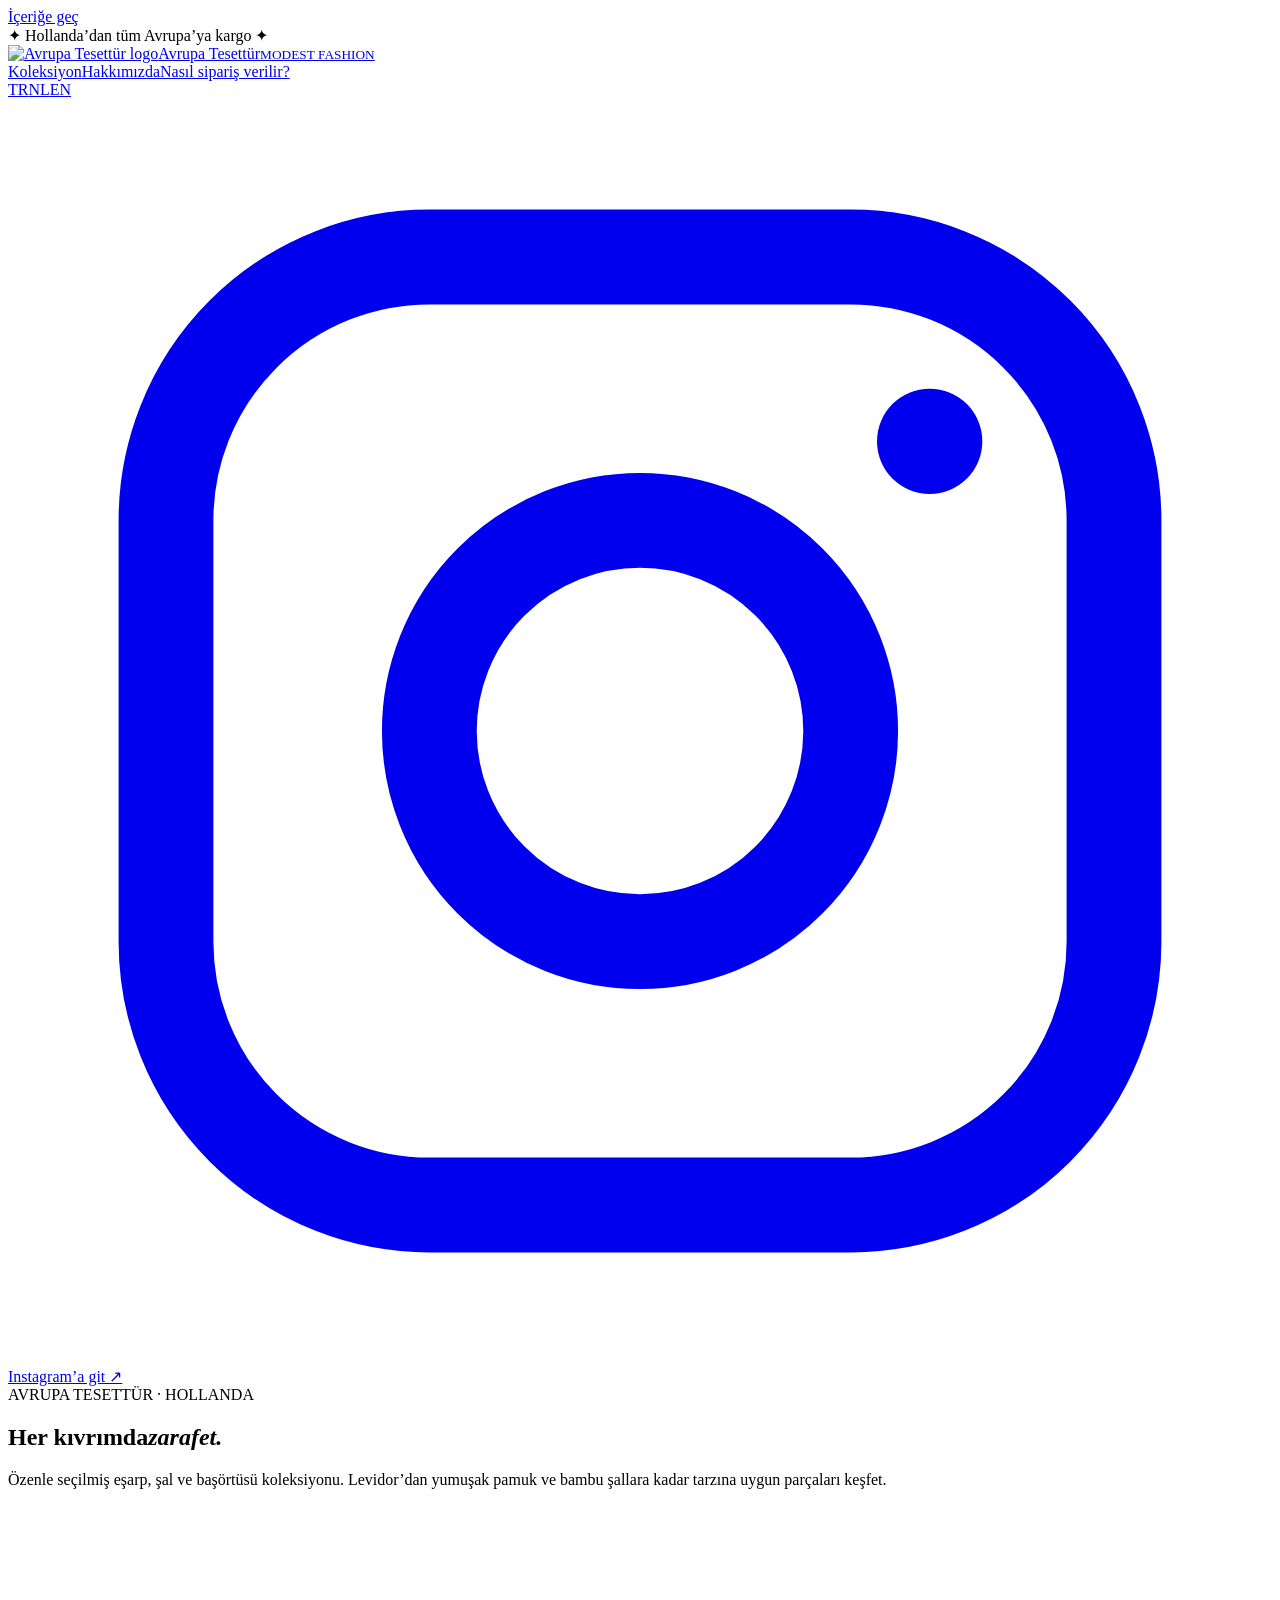
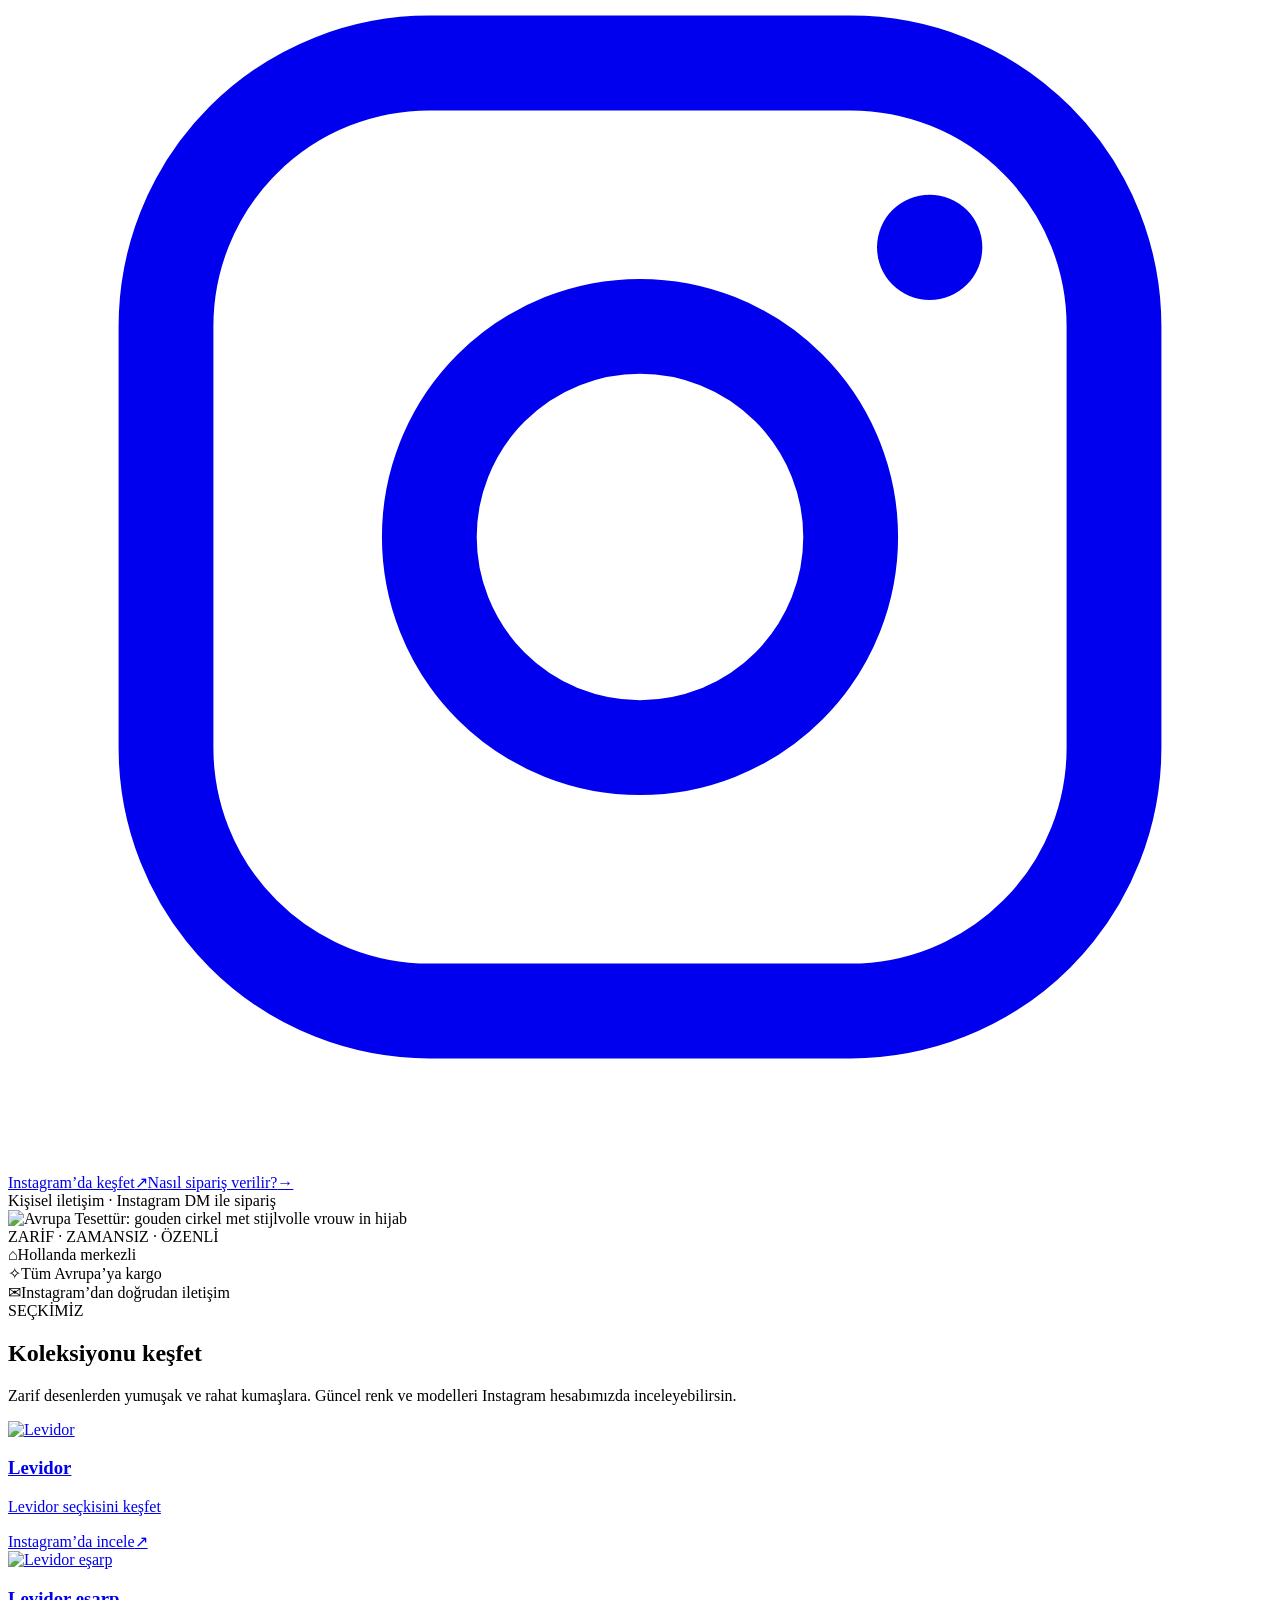
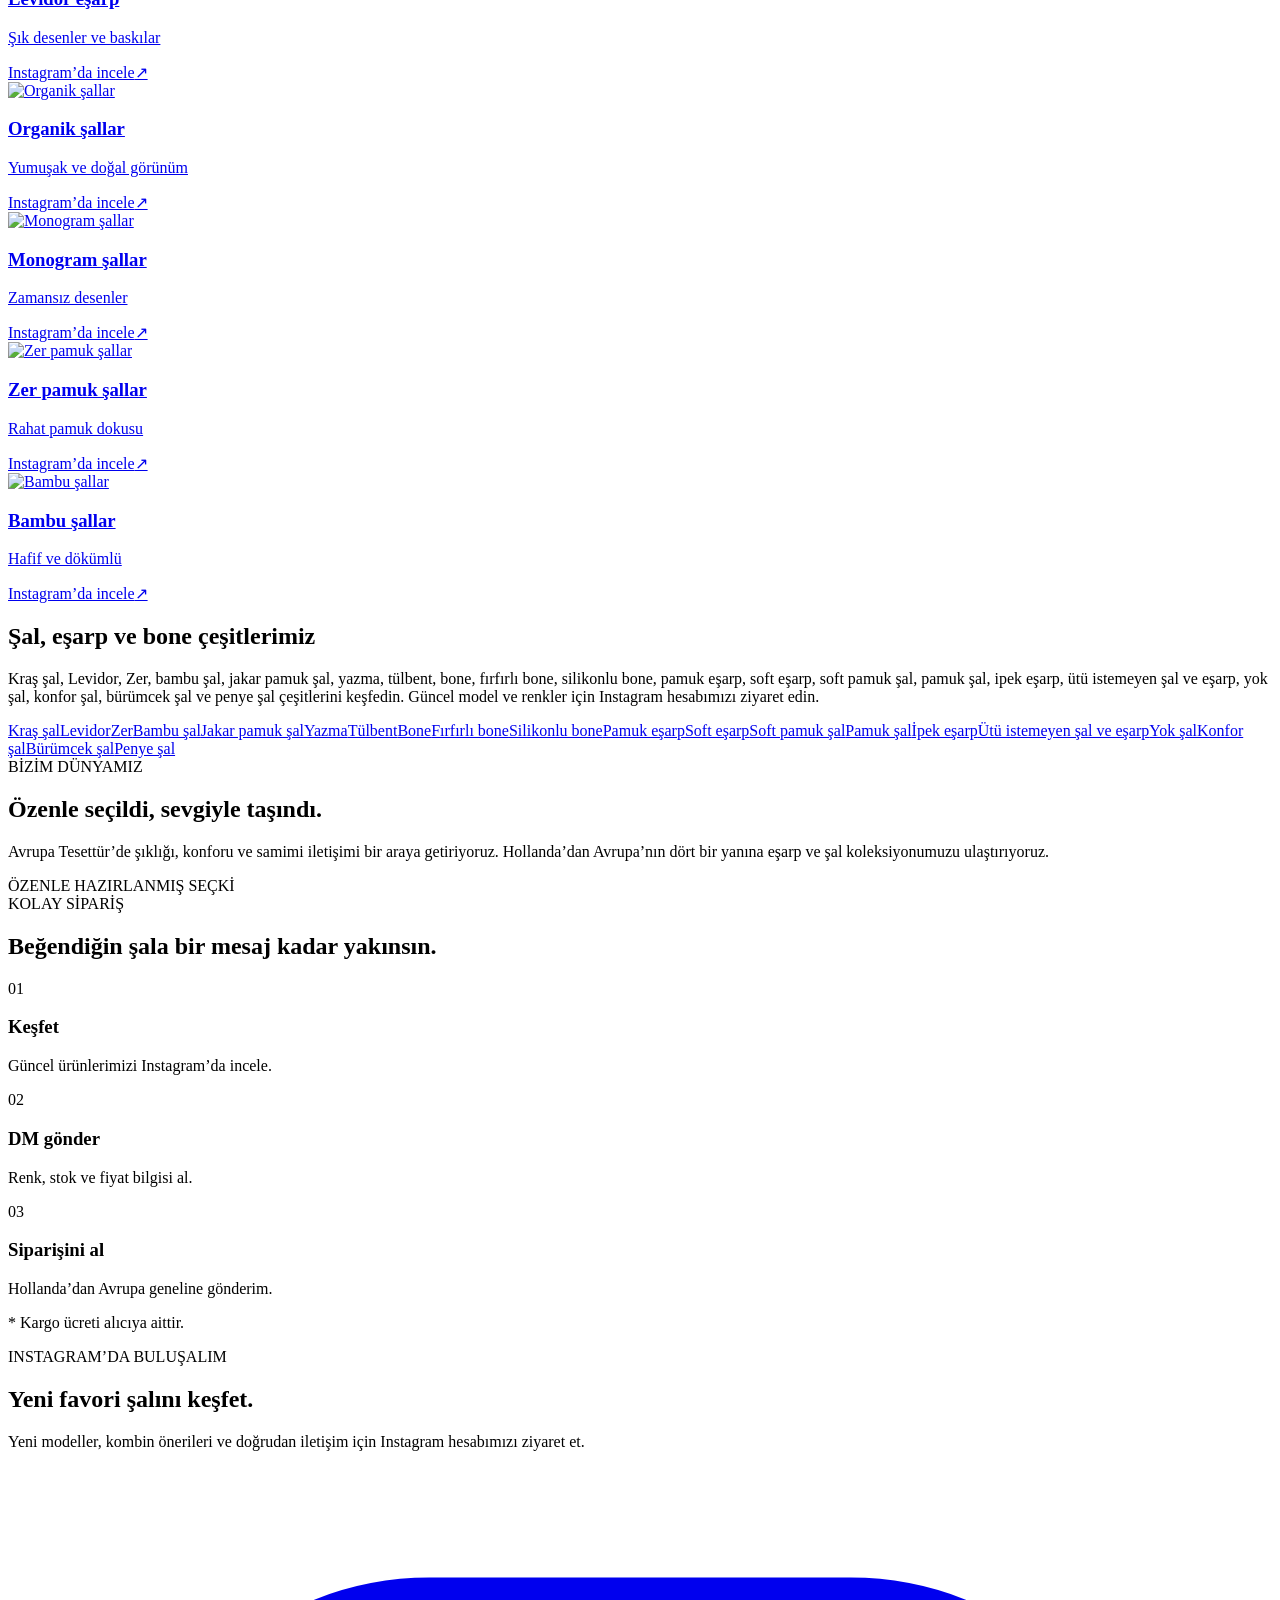
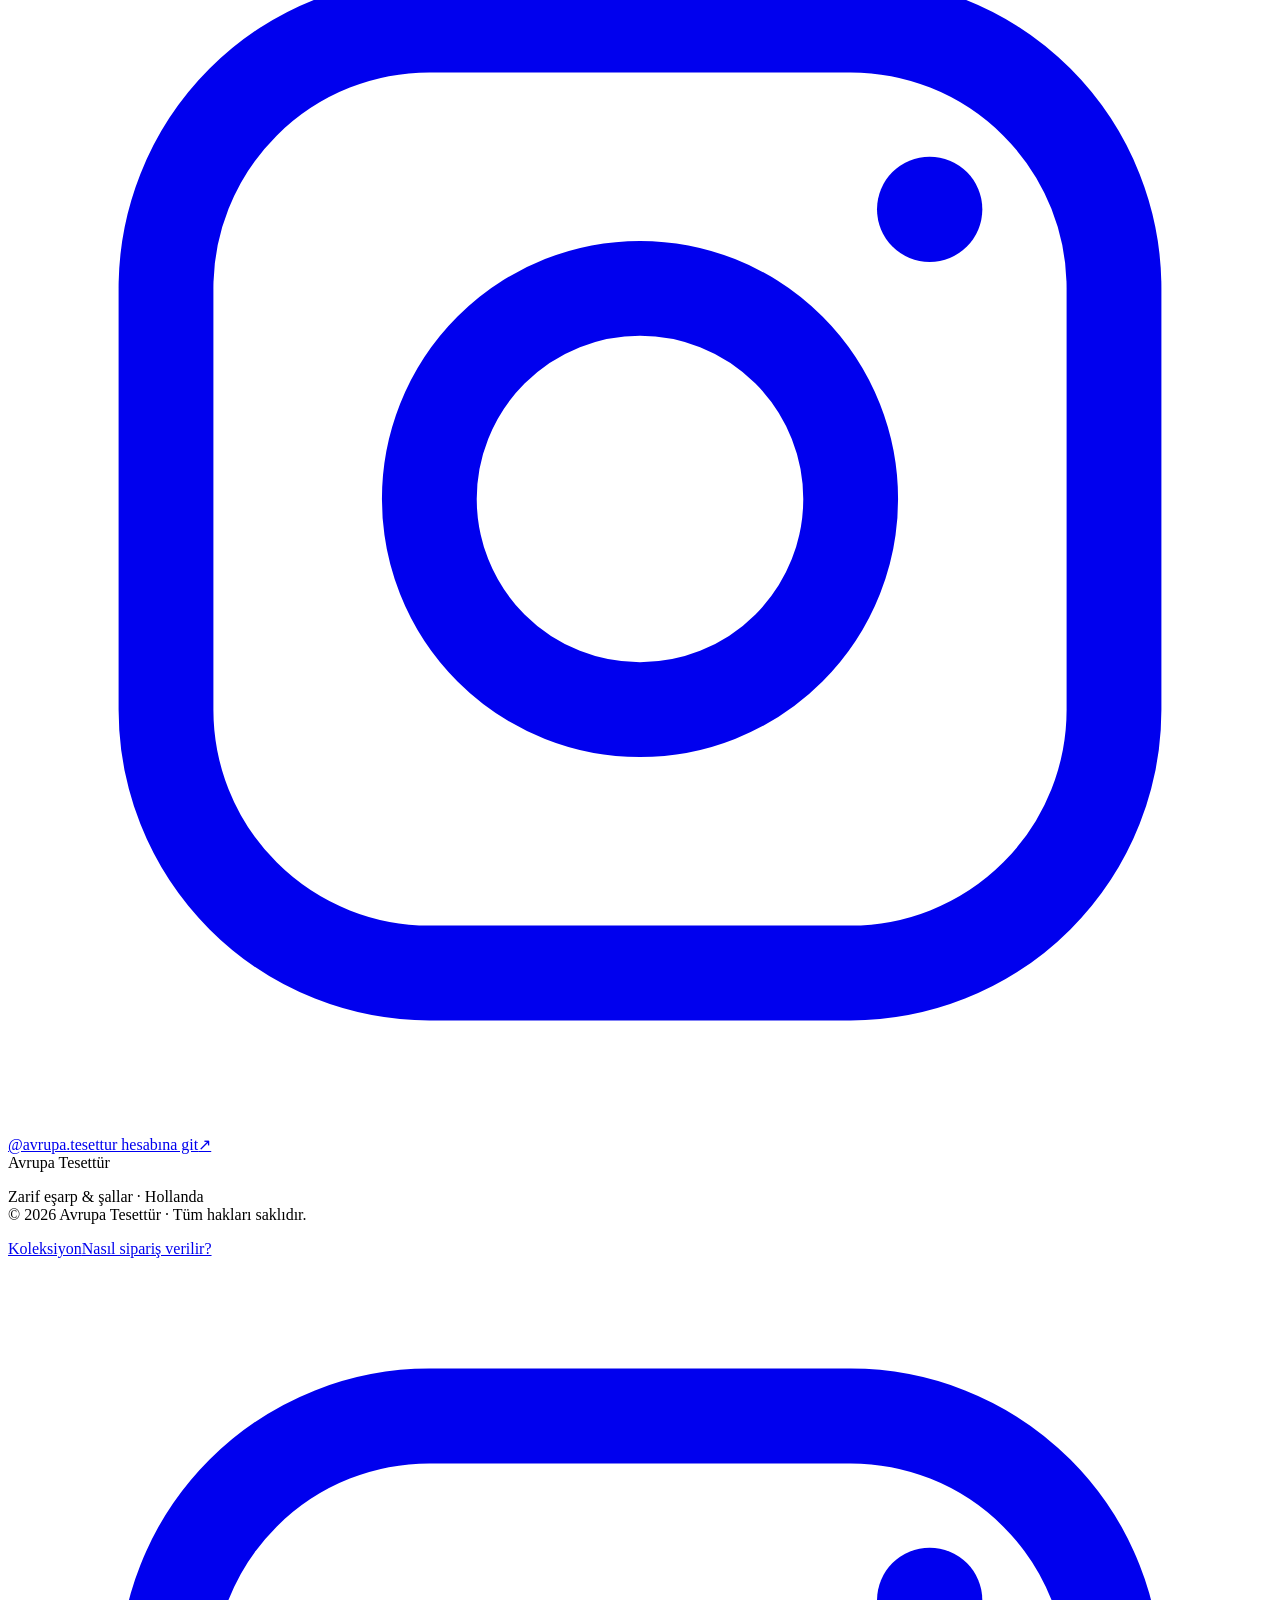
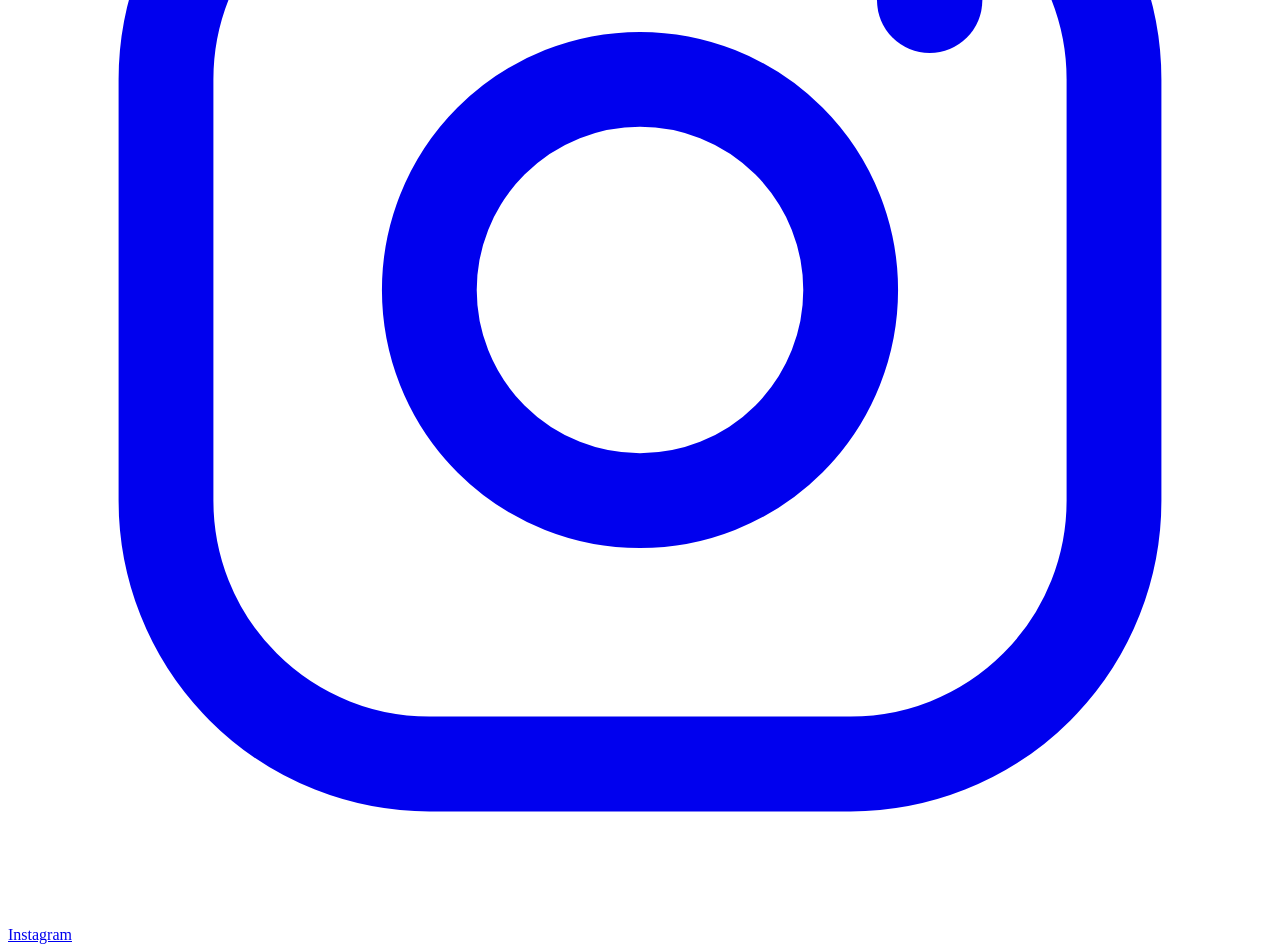
==== index.html @ 6ca031b3 "Add index.html" ====
<!DOCTYPE html>

<html lang="tr">
<head>
<meta charset="utf-8"/>
<meta content="width=device-width, initial-scale=1" name="viewport"/>
<meta content="#f6f0e7" name="theme-color"/>
<meta content="index,follow,max-image-preview:large" name="robots"/>
<title>Şal, Eşarp, Bone ve Levidor Modelleri | Avrupa Tesettür</title>
<meta content="Avrupa Tesettür: kraş şal, Levidor, Zer, bambu, jakar pamuk şal, yazma, tülbent, bone, pamuk ve ipek eşarp, ütü istemeyen şal, penye şal. Hollanda’dan Avrupa’ya kargo." name="description"/>
<meta content="website" property="og:type"/>
<meta content="tr_TR" property="og:locale"/>
<meta content="Avrupa Tesettür" property="og:site_name"/>
<meta content="Şal, Eşarp, Bone ve Levidor Modelleri | Avrupa Tesettür" property="og:title"/>
<meta content="Avrupa Tesettür: kraş şal, Levidor, Zer, bambu, jakar pamuk şal, yazma, tülbent, bone, pamuk ve ipek eşarp, ütü istemeyen şal, penye şal. Hollanda’dan Avrupa’ya kargo." property="og:description"/>
<meta content="summary_large_image" name="twitter:card"/>
<link href="./assets/favicon.png" rel="icon" type="image/png"/>
<link as="image" href="./assets/logo.webp" rel="preload"/>
<link href="./assets/styles.css" rel="stylesheet"/>
<script type="application/ld+json">{"@context": "https://schema.org", "@type": "Organization", "name": "Avrupa Tesettür", "description": "Avrupa Tesettür’de Levidor eşarp, organik şal, monogram şal, Zer pamuk şal ve bambu şal modellerini keşfedin. Hollanda’dan Avrupa geneline kargo. Sipariş için Instagram DM.", "sameAs": ["https://www.instagram.com/avrupa.tesettur/"], "areaServed": {"@type": "Place", "name": "Europe"}, "knowsLanguage": ["nl", "en", "tr"]}</script>
</head>
<body>
<a class="skip" href="#main">İçeriğe geç</a>
<div class="announcement">✦ <span></span>Hollanda’dan tüm Avrupa’ya kargo<span></span> ✦</div>
<header class="header"><div class="wrap header-inner">
<a aria-label="Avrupa Tesettür" class="brand" href="./"><img alt="Avrupa Tesettür logo" height="56" src="./assets/logo.webp" width="56"/><span class="brand-name">Avrupa Tesettür<small>MODEST FASHION</small></span></a>
<nav aria-label="Main navigation" class="nav"><a href="#collectie">Koleksiyon</a><a href="#over-ons">Hakkımızda</a><a href="#bestellen">Nasıl sipariş verilir?</a></nav>
<div class="header-right"><div aria-label="Dil seç" class="langs"><a aria-current="page" data-lang="tr" href="./" hreflang="tr" lang="tr">TR</a><a data-lang="nl" href="./nl/" hreflang="nl" lang="nl">NL</a><a data-lang="en" href="./en/" hreflang="en" lang="en">EN</a></div><a class="header-cta" href="https://www.instagram.com/avrupa.tesettur/" rel="noopener noreferrer" target="_blank"><svg aria-hidden="true" class="insta-icon" fill="none" stroke="currentColor" stroke-width="1.8" viewbox="0 0 24 24"><rect height="18" rx="5" width="18" x="3" y="3"></rect><circle cx="12" cy="12" r="4"></circle><circle cx="17.5" cy="6.5" fill="currentColor" r="1" stroke="none"></circle></svg>Instagram’a git ↗</a></div>
</div></header>
<main id="main">
<section class="hero"><div class="wrap hero-grid"><div class="hero-content"><div class="eyebrow">AVRUPA TESETTÜR · HOLLANDA</div><h1>Her kıvrımda<em>zarafet.</em></h1><p class="hero-lead">Özenle seçilmiş eşarp, şal ve başörtüsü koleksiyonu. Levidor’dan yumuşak pamuk ve bambu şallara kadar tarzına uygun parçaları keşfet.</p><div class="buttons"><a class="btn btn-dark" href="https://www.instagram.com/avrupa.tesettur/" rel="noopener noreferrer" target="_blank"><svg aria-hidden="true" class="insta-icon" fill="none" stroke="currentColor" stroke-width="1.8" viewbox="0 0 24 24"><rect height="18" rx="5" width="18" x="3" y="3"></rect><circle cx="12" cy="12" r="4"></circle><circle cx="17.5" cy="6.5" fill="currentColor" r="1" stroke="none"></circle></svg>Instagram’da keşfet<span aria-hidden="true" class="arrow">↗</span></a><a class="btn btn-outline" href="#bestellen">Nasıl sipariş verilir?<span aria-hidden="true" class="arrow">→</span></a></div><div class="hero-foot"><span class="dot"></span>Kişisel iletişim · Instagram DM ile sipariş</div></div><div class="hero-visual"><img alt="Avrupa Tesettür: gouden cirkel met stijlvolle vrouw in hijab" class="hero-logo" height="445" src="./assets/logo.webp" width="445"/><div class="round-stamp">ZARİF · ZAMANSIZ · ÖZENLİ</div></div></div></section>
<div class="trust"><div class="wrap trust-grid"><div class="trust-item"><span aria-hidden="true" class="trust-icon">⌂</span>Hollanda merkezli</div><div class="trust-item"><span aria-hidden="true" class="trust-icon">✧</span>Tüm Avrupa’ya kargo</div><div class="trust-item"><span aria-hidden="true" class="trust-icon">✉</span>Instagram’dan doğrudan iletişim</div></div></div>
<section class="section collection" id="collectie"><div class="wrap"><div class="section-head"><div class="section-kicker">SEÇKİMİZ</div><h2>Koleksiyonu keşfet</h2><p>Zarif desenlerden yumuşak ve rahat kumaşlara. Güncel renk ve modelleri Instagram hesabımızda inceleyebilirsin.</p></div><div class="cards"><a aria-label="Levidor — Instagram’da incele" class="collection-card" href="https://www.instagram.com/avrupa.tesettur/" rel="noopener noreferrer" target="_blank"><img alt="Levidor" height="94" loading="lazy" src="./assets/collection-1.webp" width="94"/><div class="card-info"><h3>Levidor</h3><p>Levidor seçkisini keşfet</p><span class="card-link">Instagram’da incele<span aria-hidden="true">↗</span></span></div></a>
<a aria-label="Levidor eşarp — Instagram’da incele" class="collection-card" href="https://www.instagram.com/avrupa.tesettur/" rel="noopener noreferrer" target="_blank"><img alt="Levidor eşarp" height="94" loading="lazy" src="./assets/collection-2.webp" width="94"/><div class="card-info"><h3>Levidor eşarp</h3><p>Şık desenler ve baskılar</p><span class="card-link">Instagram’da incele<span aria-hidden="true">↗</span></span></div></a>
<a aria-label="Organik şallar — Instagram’da incele" class="collection-card" href="https://www.instagram.com/avrupa.tesettur/" rel="noopener noreferrer" target="_blank"><img alt="Organik şallar" height="94" loading="lazy" src="./assets/collection-3.webp" width="94"/><div class="card-info"><h3>Organik şallar</h3><p>Yumuşak ve doğal görünüm</p><span class="card-link">Instagram’da incele<span aria-hidden="true">↗</span></span></div></a>
<a aria-label="Monogram şallar — Instagram’da incele" class="collection-card" href="https://www.instagram.com/avrupa.tesettur/" rel="noopener noreferrer" target="_blank"><img alt="Monogram şallar" height="94" loading="lazy" src="./assets/collection-4.webp" width="94"/><div class="card-info"><h3>Monogram şallar</h3><p>Zamansız desenler</p><span class="card-link">Instagram’da incele<span aria-hidden="true">↗</span></span></div></a>
<a aria-label="Zer pamuk şallar — Instagram’da incele" class="collection-card" href="https://www.instagram.com/avrupa.tesettur/" rel="noopener noreferrer" target="_blank"><img alt="Zer pamuk şallar" height="94" loading="lazy" src="./assets/collection-5.webp" width="94"/><div class="card-info"><h3>Zer pamuk şallar</h3><p>Rahat pamuk dokusu</p><span class="card-link">Instagram’da incele<span aria-hidden="true">↗</span></span></div></a>
<a aria-label="Bambu şallar — Instagram’da incele" class="collection-card" href="https://www.instagram.com/avrupa.tesettur/" rel="noopener noreferrer" target="_blank"><img alt="Bambu şallar" height="94" loading="lazy" src="./assets/collection-6.webp" width="94"/><div class="card-info"><h3>Bambu şallar</h3><p>Hafif ve dökümlü</p><span class="card-link">Instagram’da incele<span aria-hidden="true">↗</span></span></div></a></div></div></section><section class="section product-keywords" id="urunler"><div class="wrap"><div class="section-head"><h2>Şal, eşarp ve bone çeşitlerimiz</h2><p>Kraş şal, Levidor, Zer, bambu şal, jakar pamuk şal, yazma, tülbent, bone, fırfırlı bone, silikonlu bone, pamuk eşarp, soft eşarp, soft pamuk şal, pamuk şal, ipek eşarp, ütü istemeyen şal ve eşarp, yok şal, konfor şal, bürümcek şal ve penye şal çeşitlerini keşfedin. Güncel model ve renkler için Instagram hesabımızı ziyaret edin.</p></div><div class="keyword-grid"><a class="keyword-chip" href="https://www.instagram.com/avrupa.tesettur/" rel="noopener noreferrer" target="_blank">Kraş şal</a><a class="keyword-chip" href="https://www.instagram.com/avrupa.tesettur/" rel="noopener noreferrer" target="_blank">Levidor</a><a class="keyword-chip" href="https://www.instagram.com/avrupa.tesettur/" rel="noopener noreferrer" target="_blank">Zer</a><a class="keyword-chip" href="https://www.instagram.com/avrupa.tesettur/" rel="noopener noreferrer" target="_blank">Bambu şal</a><a class="keyword-chip" href="https://www.instagram.com/avrupa.tesettur/" rel="noopener noreferrer" target="_blank">Jakar pamuk şal</a><a class="keyword-chip" href="https://www.instagram.com/avrupa.tesettur/" rel="noopener noreferrer" target="_blank">Yazma</a><a class="keyword-chip" href="https://www.instagram.com/avrupa.tesettur/" rel="noopener noreferrer" target="_blank">Tülbent</a><a class="keyword-chip" href="https://www.instagram.com/avrupa.tesettur/" rel="noopener noreferrer" target="_blank">Bone</a><a class="keyword-chip" href="https://www.instagram.com/avrupa.tesettur/" rel="noopener noreferrer" target="_blank">Fırfırlı bone</a><a class="keyword-chip" href="https://www.instagram.com/avrupa.tesettur/" rel="noopener noreferrer" target="_blank">Silikonlu bone</a><a class="keyword-chip" href="https://www.instagram.com/avrupa.tesettur/" rel="noopener noreferrer" target="_blank">Pamuk eşarp</a><a class="keyword-chip" href="https://www.instagram.com/avrupa.tesettur/" rel="noopener noreferrer" target="_blank">Soft eşarp</a><a class="keyword-chip" href="https://www.instagram.com/avrupa.tesettur/" rel="noopener noreferrer" target="_blank">Soft pamuk şal</a><a class="keyword-chip" href="https://www.instagram.com/avrupa.tesettur/" rel="noopener noreferrer" target="_blank">Pamuk şal</a><a class="keyword-chip" href="https://www.instagram.com/avrupa.tesettur/" rel="noopener noreferrer" target="_blank">İpek eşarp</a><a class="keyword-chip" href="https://www.instagram.com/avrupa.tesettur/" rel="noopener noreferrer" target="_blank">Ütü istemeyen şal ve eşarp</a><a class="keyword-chip" href="https://www.instagram.com/avrupa.tesettur/" rel="noopener noreferrer" target="_blank">Yok şal</a><a class="keyword-chip" href="https://www.instagram.com/avrupa.tesettur/" rel="noopener noreferrer" target="_blank">Konfor şal</a><a class="keyword-chip" href="https://www.instagram.com/avrupa.tesettur/" rel="noopener noreferrer" target="_blank">Bürümcek şal</a><a class="keyword-chip" href="https://www.instagram.com/avrupa.tesettur/" rel="noopener noreferrer" target="_blank">Penye şal</a></div></div></section>
<section class="about" id="over-ons"><div class="wrap about-inner"><div><div class="section-kicker">BİZİM DÜNYAMIZ</div><h2>Özenle seçildi, sevgiyle taşındı.</h2><p>Avrupa Tesettür’de şıklığı, konforu ve samimi iletişimi bir araya getiriyoruz. Hollanda’dan Avrupa’nın dört bir yanına eşarp ve şal koleksiyonumuzu ulaştırıyoruz.</p></div><div class="about-mark"><div>ÖZENLE HAZIRLANMIŞ SEÇKİ</div></div></div></section>
<section class="section how" id="bestellen"><div class="wrap"><div class="section-head"><div class="section-kicker">KOLAY SİPARİŞ</div><h2>Beğendiğin şala bir mesaj kadar yakınsın.</h2></div><div class="steps"><div class="step"><span class="step-num">01</span><h3>Keşfet</h3><p>Güncel ürünlerimizi Instagram’da incele.</p></div>
<div class="step"><span class="step-num">02</span><h3>DM gönder</h3><p>Renk, stok ve fiyat bilgisi al.</p></div>
<div class="step"><span class="step-num">03</span><h3>Siparişini al</h3><p>Hollanda’dan Avrupa geneline gönderim.</p></div></div><p class="shipping">* Kargo ücreti alıcıya aittir.</p></div></section>
<section class="final"><div class="section-kicker">INSTAGRAM’DA BULUŞALIM</div><h2>Yeni favori şalını keşfet.</h2><p>Yeni modeller, kombin önerileri ve doğrudan iletişim için Instagram hesabımızı ziyaret et.</p><a class="btn btn-dark" href="https://www.instagram.com/avrupa.tesettur/" rel="noopener noreferrer" target="_blank"><svg aria-hidden="true" class="insta-icon" fill="none" stroke="currentColor" stroke-width="1.8" viewbox="0 0 24 24"><rect height="18" rx="5" width="18" x="3" y="3"></rect><circle cx="12" cy="12" r="4"></circle><circle cx="17.5" cy="6.5" fill="currentColor" r="1" stroke="none"></circle></svg>@avrupa.tesettur hesabına git<span aria-hidden="true" class="arrow">↗</span></a></section>
</main>
<footer class="footer"><div class="wrap footer-inner"><div><div class="brand-name">Avrupa Tesettür</div><p>Zarif eşarp &amp; şallar · Hollanda<br/>© 2026 Avrupa Tesettür · Tüm hakları saklıdır.</p></div><div class="footer-links"><a href="#collectie">Koleksiyon</a><a href="#bestellen">Nasıl sipariş verilir?</a><a href="https://www.instagram.com/avrupa.tesettur/" rel="noopener noreferrer" target="_blank"><svg aria-hidden="true" class="insta-icon" fill="none" stroke="currentColor" stroke-width="1.8" viewbox="0 0 24 24"><rect height="18" rx="5" width="18" x="3" y="3"></rect><circle cx="12" cy="12" r="4"></circle><circle cx="17.5" cy="6.5" fill="currentColor" r="1" stroke="none"></circle></svg>Instagram</a></div></div></footer>
</body>
</html>
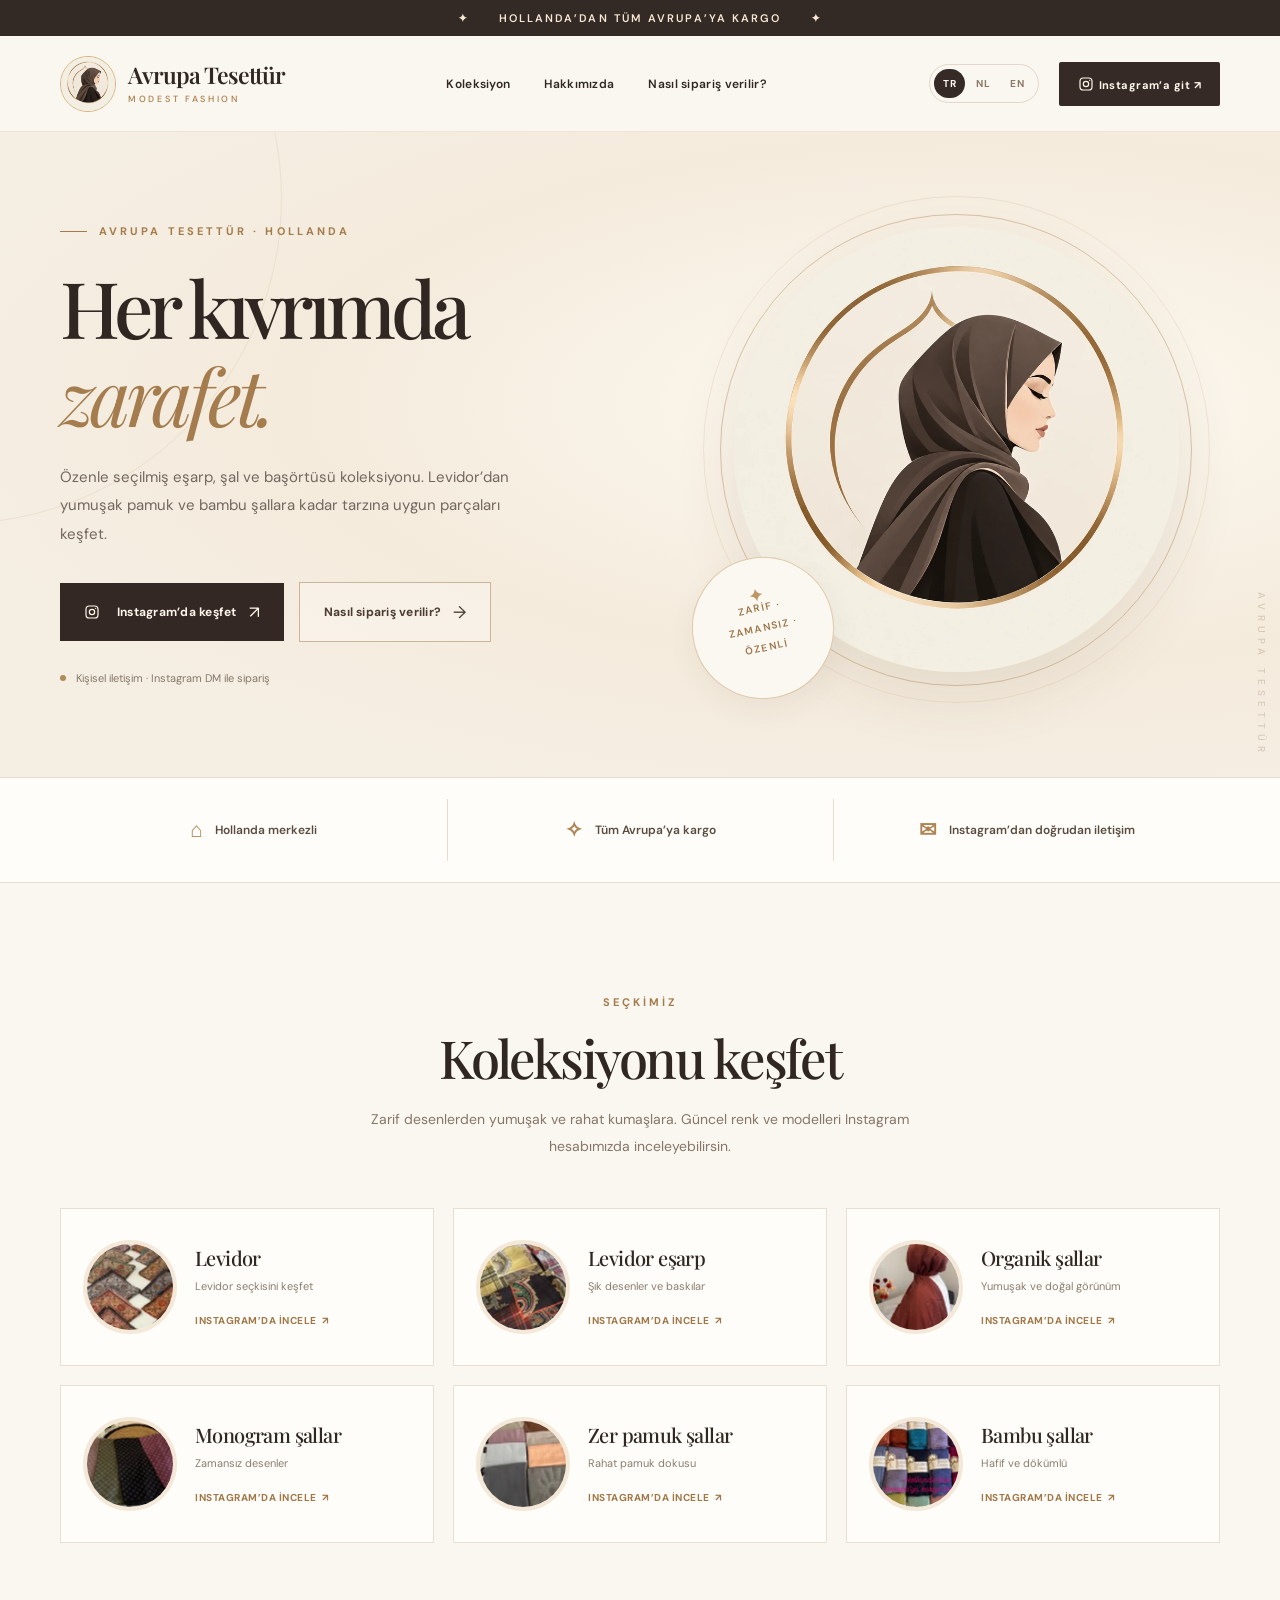
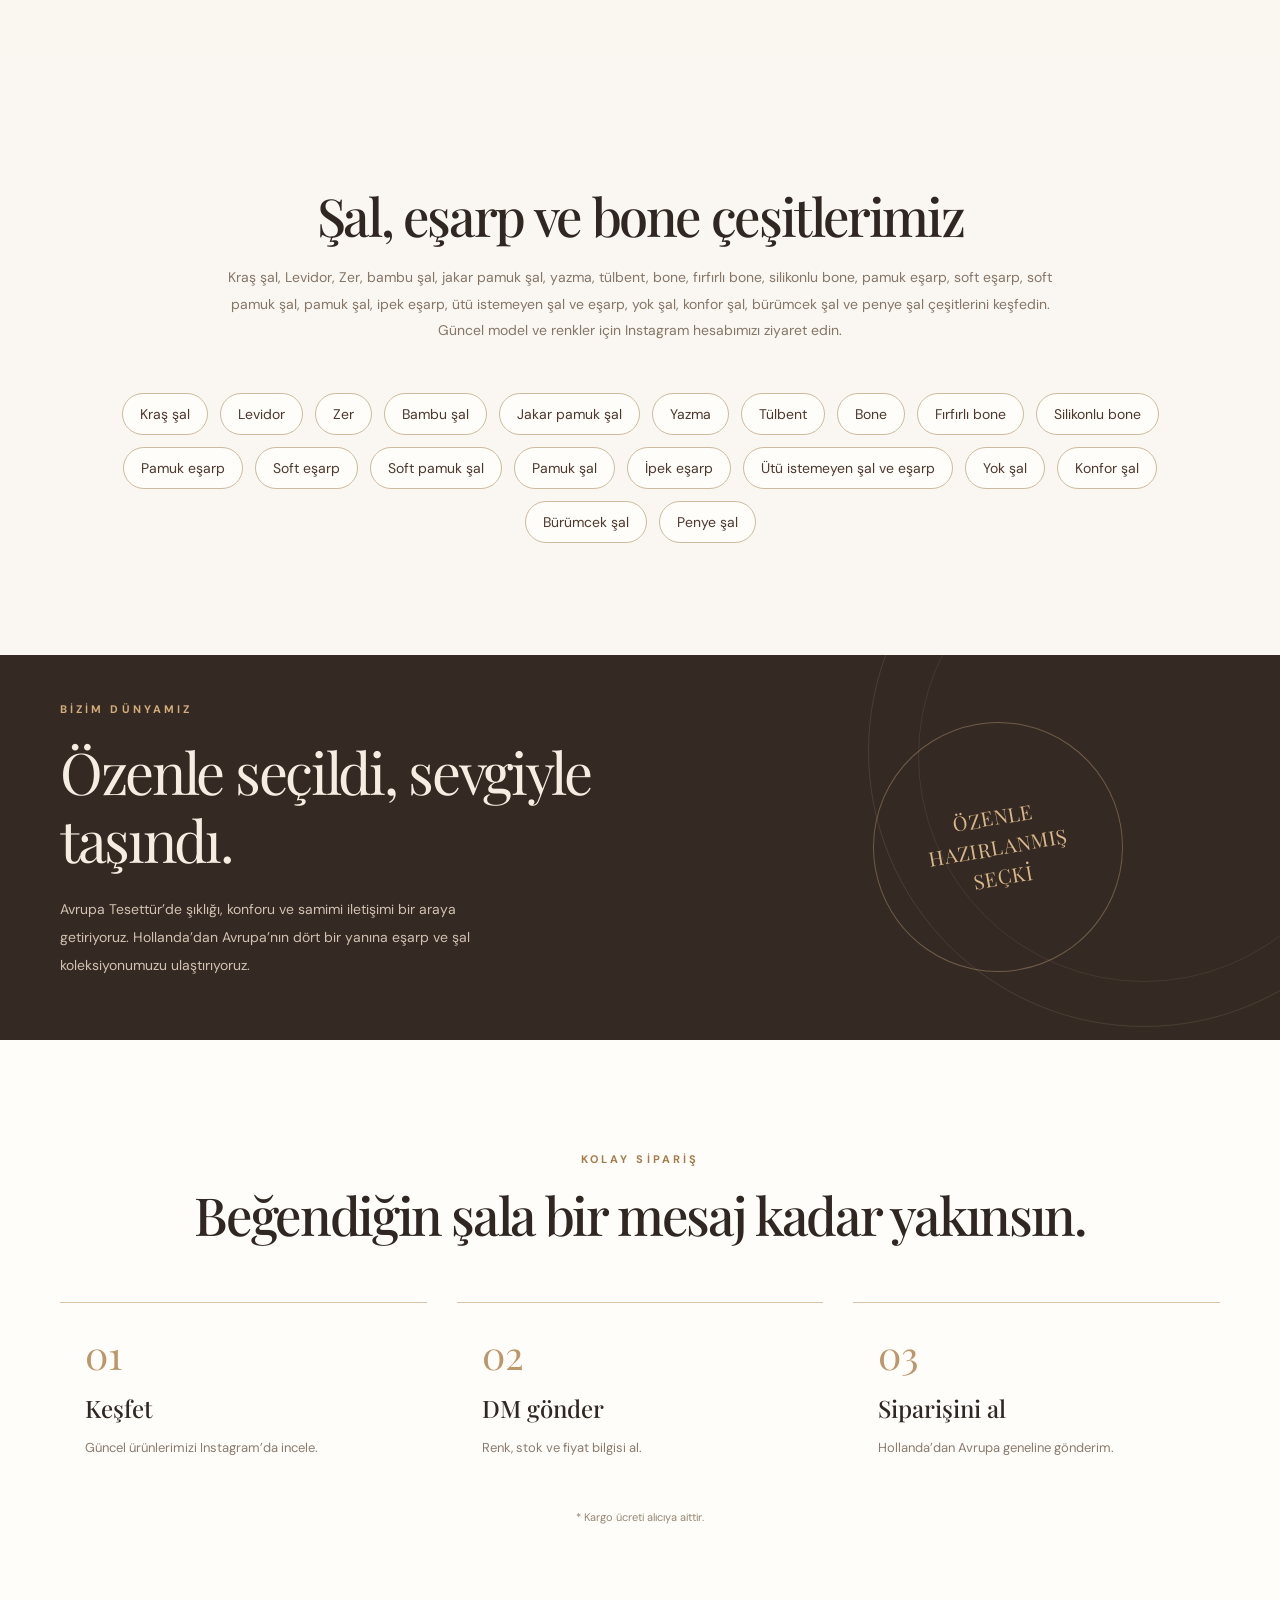
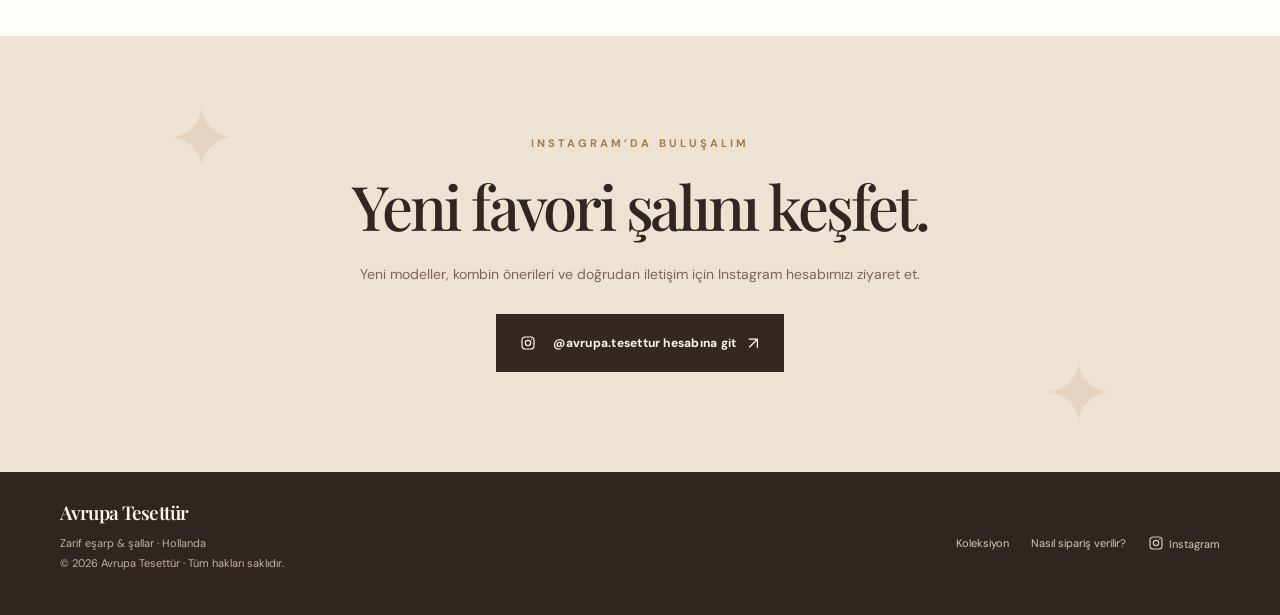
==== commit 42eebda8: "SEO: add canonical and hreflang to index.html" ====
--- a/index.html
+++ b/index.html
@@ -14,6 +14,11 @@
 <meta content="Şal, Eşarp, Bone ve Levidor Modelleri | Avrupa Tesettür" property="og:title"/>
 <meta content="Avrupa Tesettür: kraş şal, Levidor, Zer, bambu, jakar pamuk şal, yazma, tülbent, bone, pamuk ve ipek eşarp, ütü istemeyen şal, penye şal. Hollanda’dan Avrupa’ya kargo." property="og:description"/>
 <meta content="summary_large_image" name="twitter:card"/>
+<link rel="canonical" href="https://avrupatesettur.github.io/"/>
+<link rel="alternate" hreflang="tr" href="https://avrupatesettur.github.io/"/>
+<link rel="alternate" hreflang="nl" href="https://avrupatesettur.github.io/nl/"/>
+<link rel="alternate" hreflang="en" href="https://avrupatesettur.github.io/en/"/>
+<link rel="alternate" hreflang="x-default" href="https://avrupatesettur.github.io/nl/"/>
 <link href="./assets/favicon.png" rel="icon" type="image/png"/>
 <link as="image" href="./assets/logo.webp" rel="preload"/>
 <link href="./assets/styles.css" rel="stylesheet"/>
--- a/assets/styles.css
+++ b/assets/styles.css
@@ -0,0 +1,10 @@
+@import url('https://fonts.googleapis.com/css2?family=DM+Sans:wght@400;500;600;700&family=Playfair+Display:ital,wght@0,400;0,500;0,600;1,400;1,500&display=swap');
+:root{--cream:#f6f0e7;--cream2:#fbf8f2;--white:#fffdfa;--ink:#302722;--muted:#796c60;--gold:#ac7b44;--goldlight:#d8b78d;--line:#e8dccb;--dark:#302620;--sans:'DM Sans',Arial,sans-serif;--serif:'Playfair Display',Georgia,serif}
+*{box-sizing:border-box}html{scroll-behavior:smooth}body{margin:0;background:var(--cream2);color:var(--ink);font-family:var(--sans);-webkit-font-smoothing:antialiased}a{color:inherit;text-decoration:none}a:focus-visible,button:focus-visible{outline:3px solid #ac7b44;outline-offset:4px}::selection{background:#d8b78d;color:#302620}.skip{position:absolute;top:-80px;left:10px;background:#fff;padding:10px;z-index:20}.skip:focus{top:10px}.wrap{width:min(1160px,calc(100% - 56px));margin-inline:auto}.announcement{background:#342a25;color:#f8e8d3;text-align:center;padding:11px 15px;font-size:11px;letter-spacing:.19em;text-transform:uppercase;font-weight:600}.announcement span{color:#d4aa72;margin:0 12px}.header{height:96px;background:rgba(250,247,241,.95);border-bottom:1px solid rgba(172,123,68,.15);position:relative;z-index:10}.header-inner{height:100%;display:flex;align-items:center;justify-content:space-between;gap:20px}.brand{display:flex;align-items:center;gap:12px;min-width:220px}.brand img{width:56px;height:56px;object-fit:cover;border-radius:50%;border:1px solid #d7b17c}.brand-name{font-family:var(--serif);font-size:23px;font-weight:600;letter-spacing:-.045em;line-height:1.1}.brand-name small{display:block;font:500 9px var(--sans);letter-spacing:.3em;color:var(--gold);margin-top:6px}.nav{display:flex;align-items:center;gap:34px;font-size:12px;font-weight:600;letter-spacing:.025em}.nav a:hover,.footer a:hover{color:var(--gold)}.header-right{display:flex;align-items:center;gap:20px}.langs{display:flex;gap:2px;border:1px solid #e4d7c5;padding:4px;border-radius:50px;align-items:center}.langs a{font-size:10px;font-weight:700;letter-spacing:.06em;padding:8px 9px;border-radius:50px;color:#8b7867}.langs a[aria-current=page]{background:#352a25;color:#fff7ed}.header-cta{background:#352a25;color:#fff8ec;font-size:11px;font-weight:700;letter-spacing:.04em;padding:14px 19px;border-radius:2px;white-space:nowrap;transition:background .2s}.header-cta:hover{background:#795635}.menu-button{display:none;background:transparent;border:0;font-size:24px;cursor:pointer}.hero{background:radial-gradient(ellipse at 76% 42%,#fdf9f1 0%,#f4ebdc 49%,#f5eee3 80%);position:relative;overflow:hidden}.hero:before{content:'';position:absolute;width:650px;height:650px;border:1px solid rgba(179,139,91,.14);border-radius:50%;top:-260px;left:-370px}.hero:after{content:'AVRUPA TESETTÜR';position:absolute;right:12px;bottom:20px;font:500 10px var(--sans);letter-spacing:.5em;color:rgba(125,94,59,.24);writing-mode:vertical-rl}.hero-grid{min-height:642px;display:grid;grid-template-columns:1.07fr .93fr;align-items:center;gap:25px;padding-top:60px;padding-bottom:70px}.hero-content{position:relative;z-index:2;padding:10px 0 0}.eyebrow,.section-kicker{color:#a47c4b;letter-spacing:.28em;font-size:11px;font-weight:700;text-transform:uppercase}.eyebrow:before{content:'';display:inline-block;width:27px;height:1px;background:#a47c4b;vertical-align:middle;margin-right:12px}.hero h1{font:500 clamp(53px,6.1vw,84px)/1.13 var(--serif);letter-spacing:-.065em;margin:25px 0 24px;max-width:720px}.hero h1 em{font-weight:400;color:#a57c4e;display:block;white-space:nowrap}.hero-lead{font-size:15px;line-height:1.9;color:#74675e;max-width:475px;margin:0 0 34px}.buttons{display:flex;align-items:center;flex-wrap:wrap;gap:15px}.btn{display:inline-flex;justify-content:center;align-items:center;gap:12px;padding:18px 24px;font-size:12px;font-weight:700;letter-spacing:.02em;min-height:54px;transition:transform .2s,background .2s}.btn:hover{transform:translateY(-2px)}.btn-dark{background:#332823;color:#fff8ed}.btn-dark:hover{background:#785535}.btn-outline{border:1px solid #cbb49b;color:#4c3b30;background:rgba(255,255,255,.25)}.arrow{font-size:17px;font-weight:400}.hero-foot{display:flex;align-items:center;gap:10px;margin-top:29px;color:#87786a;font-size:11px}.hero-foot .dot{width:6px;height:6px;background:#b28a58;border-radius:50%}.hero-visual{height:515px;display:flex;align-items:center;justify-content:center;position:relative}.hero-visual:before{content:'';position:absolute;width:470px;height:470px;border-radius:50%;border:1px solid rgba(175,126,72,.4)}.hero-visual:after{content:'';position:absolute;width:505px;height:505px;border-radius:50%;border:1px solid rgba(175,126,72,.13)}.hero-logo{width:min(445px,92%);aspect-ratio:1;border-radius:50%;object-fit:cover;box-shadow:0 22px 65px rgba(91,61,36,.1);position:relative;z-index:1}.round-stamp{position:absolute;bottom:8px;left:0;z-index:3;width:142px;height:142px;background:#fbf8f1;border:1px solid #e0c9a9;border-radius:50%;display:flex;align-items:center;justify-content:center;text-align:center;padding:22px;font:600 10px/2 var(--sans);letter-spacing:.14em;color:#9b7449;transform:rotate(-12deg);box-shadow:0 10px 30px rgba(72,48,28,.06)}.round-stamp:before{content:'✦';display:block;position:absolute;top:20px;font-size:17px;color:#bd9664}.trust{background:#fffdf9;border-top:1px solid #e7dccd;border-bottom:1px solid #e7dccd}.trust-grid{display:grid;grid-template-columns:repeat(3,1fr);min-height:104px;align-items:center}.trust-item{display:flex;align-items:center;justify-content:center;gap:12px;padding:17px 20px;font-size:12px;color:#594b3f;font-weight:600}.trust-item+.trust-item{border-left:1px solid #e7dccd}.trust-icon{font-size:21px;color:#ad8555}.section{padding:112px 0}.section-head{text-align:center;margin-bottom:49px}.section-head h2,.how h2{font:500 clamp(35px,4.1vw,55px)/1.2 var(--serif);letter-spacing:-.045em;margin:17px 0}.section-head p{max-width:570px;margin:0 auto;color:#857668;font-size:14px;line-height:1.9}.collection{background:#faf7f1}.cards{display:grid;grid-template-columns:repeat(3,minmax(0,1fr));gap:19px}.collection-card{display:flex;align-items:center;gap:18px;min-height:158px;background:#fffdf9;border:1px solid #e8dfd2;padding:24px 22px;transition:transform .25s,box-shadow .25s,border-color .25s}.collection-card:hover{transform:translateY(-4px);box-shadow:0 18px 35px rgba(75,55,36,.07);border-color:#c6a47c}.collection-card img{width:94px;height:94px;border-radius:50%;object-fit:cover;border:4px solid #f4e9d9;flex-shrink:0}.card-info{min-width:0}.card-info h3{font:500 20px/1.25 var(--serif);margin:0 0 8px;letter-spacing:-.03em}.card-info p{font-size:11px;line-height:1.5;color:#8b7d6f;margin:0 0 13px}.card-info .card-link{font-size:10px;letter-spacing:.05em;text-transform:uppercase;color:#a27748;font-weight:700}.card-info .card-link span{margin-left:5px}.collection-note{text-align:center;color:#a48d77;font-size:11px;margin:32px 0 0}.about{background:#342923;color:#f6ede2;position:relative;overflow:hidden}.about:before{content:'';position:absolute;right:-140px;top:-180px;width:550px;height:550px;border:1px solid rgba(216,183,141,.15);border-radius:50%}.about:after{content:'';position:absolute;right:-90px;top:-125px;width:450px;height:450px;border:1px solid rgba(216,183,141,.11);border-radius:50%}.about-inner{min-height:385px;display:grid;grid-template-columns:1.2fr .8fr;align-items:center;gap:50px;position:relative;z-index:1}.about .section-kicker{color:#d4ae7a}.about h2{font:400 clamp(37px,4.5vw,61px)/1.19 var(--serif);letter-spacing:-.04em;max-width:700px;margin:21px 0}.about p{font-size:14px;color:#d2c1b0;line-height:2;max-width:415px}.about-mark{display:flex;align-items:center;justify-content:center}.about-mark div{border:1px solid rgba(220,184,139,.35);border-radius:50%;height:250px;width:250px;display:flex;align-items:center;justify-content:center;text-align:center;font:400 20px/1.5 var(--serif);color:#d9b789;letter-spacing:.03em;padding:42px;transform:rotate(-10deg)}.how{background:#fffdf9}.steps{display:grid;grid-template-columns:repeat(3,1fr);gap:30px;margin-top:56px}.step{padding:25px 25px 10px;border-top:1px solid #d9c4a8}.step-num{font:400 39px var(--serif);color:#bd966a}.step h3{font:500 24px var(--serif);margin:12px 0}.step p{font-size:13px;line-height:1.9;color:#8b7b6e;margin:0}.shipping{text-align:center;margin:39px auto 0;color:#958675;font-size:11px}.final{background:#eee2d2;text-align:center;padding:100px 20px;position:relative;overflow:hidden}.final:before,.final:after{content:'✦';position:absolute;font:400 85px var(--serif);color:rgba(179,133,82,.14);top:40px;left:13%}.final:after{top:auto;left:auto;right:13%;bottom:28px}.final h2{font:500 clamp(38px,4.8vw,65px)/1.18 var(--serif);letter-spacing:-.05em;margin:20px auto;max-width:750px}.final p{color:#786758;line-height:1.8;font-size:14px;margin:0 auto 27px;max-width:560px}.footer{background:#2f2622;color:#d7c7b8;padding:30px 0}.footer-inner{display:flex;align-items:center;justify-content:space-between;gap:25px}.footer .brand-name{color:#fff4e8;font-size:19px}.footer p{font-size:11px;line-height:1.8;color:#c3b2a3}.footer-links{display:flex;gap:22px;align-items:center;font-size:11px}.footer-links a{white-space:nowrap}.insta-icon{width:16px;height:16px;display:inline-block;vertical-align:-3px;margin-right:5px}.sr-only{position:absolute;width:1px;height:1px;overflow:hidden;clip:rect(0,0,0,0);white-space:nowrap}
+@media(max-width:1040px){.nav{gap:17px}.header-cta{display:none}.hero-grid{min-height:570px}.hero-visual{height:440px}.hero-visual:before{width:400px;height:400px}.hero-visual:after{width:430px;height:430px}.hero-logo{width:380px}.round-stamp{left:-5px;bottom:0;width:116px;height:116px;font-size:8px}.collection-card{padding:18px 15px;gap:12px}.collection-card img{width:76px;height:76px}.card-info h3{font-size:18px}}
+@media(max-width:780px){.wrap{width:min(100% - 36px,610px)}.announcement{font-size:9px;letter-spacing:.1em;padding:10px}.header{height:78px}.brand{min-width:0}.brand img{width:48px;height:48px}.brand-name{font-size:20px}.header-right{gap:6px}.nav{display:none}.langs a{padding:8px 7px}.hero-grid{display:flex;flex-direction:column;gap:8px;padding:58px 0 56px;min-height:auto}.hero-content{text-align:center}.eyebrow{font-size:9px}.eyebrow:before{width:14px;margin-right:7px}.hero h1{font-size:clamp(46px,10vw,68px);margin:22px 0}.hero h1 em{white-space:normal}.hero-lead{font-size:14px;max-width:560px;margin:0 auto 27px}.buttons{justify-content:center}.hero-foot{justify-content:center}.hero-visual{height:350px;width:100%;margin-top:26px}.hero-visual:before{width:330px;height:330px}.hero-visual:after{width:345px;height:345px}.hero-logo{width:305px}.round-stamp{left:calc(50% - 184px);bottom:2px}.hero:after{display:none}.trust-grid{grid-template-columns:1fr;min-height:auto;padding:11px 0}.trust-item{padding:10px;font-size:11px}.trust-item+.trust-item{border-left:0}.section{padding:75px 0}.cards{grid-template-columns:repeat(2,minmax(0,1fr));gap:12px}.collection-card{min-height:140px}.about-inner{grid-template-columns:1fr;gap:20px;padding:78px 0}.about-mark{display:none}.steps{gap:12px}.step{padding:18px 8px}.step h3{font-size:21px}.footer-inner{flex-direction:column;text-align:center}.footer-links{flex-wrap:wrap;justify-content:center}}
+@media(max-width:530px){.wrap{width:calc(100% - 36px)}.brand-name{font-size:17px}.brand-name small{font-size:7px}.brand img{width:43px;height:43px}.header-right{gap:0}.langs{padding:2px}.langs a{font-size:9px;padding:8px 6px}.hero h1{font-size:48px}.hero-visual{height:318px}.hero-visual:before{width:290px;height:290px}.hero-visual:after{width:310px;height:310px}.hero-logo{width:275px}.round-stamp{left:calc(50% - 169px);width:95px;height:95px;font-size:7px;padding:14px}.round-stamp:before{top:11px;font-size:13px}.buttons{flex-direction:column;align-items:stretch}.btn{width:100%}.cards{grid-template-columns:1fr}.collection-card{min-height:124px;gap:19px;padding:18px}.collection-card img{width:86px;height:86px}.card-info h3{font-size:21px}.section-head h2,.how h2{font-size:39px}.steps{grid-template-columns:1fr;gap:12px;margin-top:30px}.step{padding:17px 12px}.step h3{margin:6px 0}.step-num{font-size:30px}.final{padding:80px 22px}.final h2{font-size:42px}.about h2{font-size:40px}}
+@media(prefers-reduced-motion:reduce){html{scroll-behavior:auto}*,*:before,*:after{transition:none!important}}
+
+/* Searchable product categories */
+.product-keywords{background:#faf7f2}.keyword-grid{display:flex;flex-wrap:wrap;gap:12px;justify-content:center;margin-top:28px}.keyword-chip{display:inline-block;border:1px solid #cdbb9f;border-radius:999px;padding:11px 17px;background:#fffdf9;color:#4d382e;text-decoration:none;font-size:14px;transition:background .2s,color .2s}.keyword-chip:hover{background:#4d382e;color:#fff}.product-keywords .section-head p{max-width:850px;margin-inline:auto}
